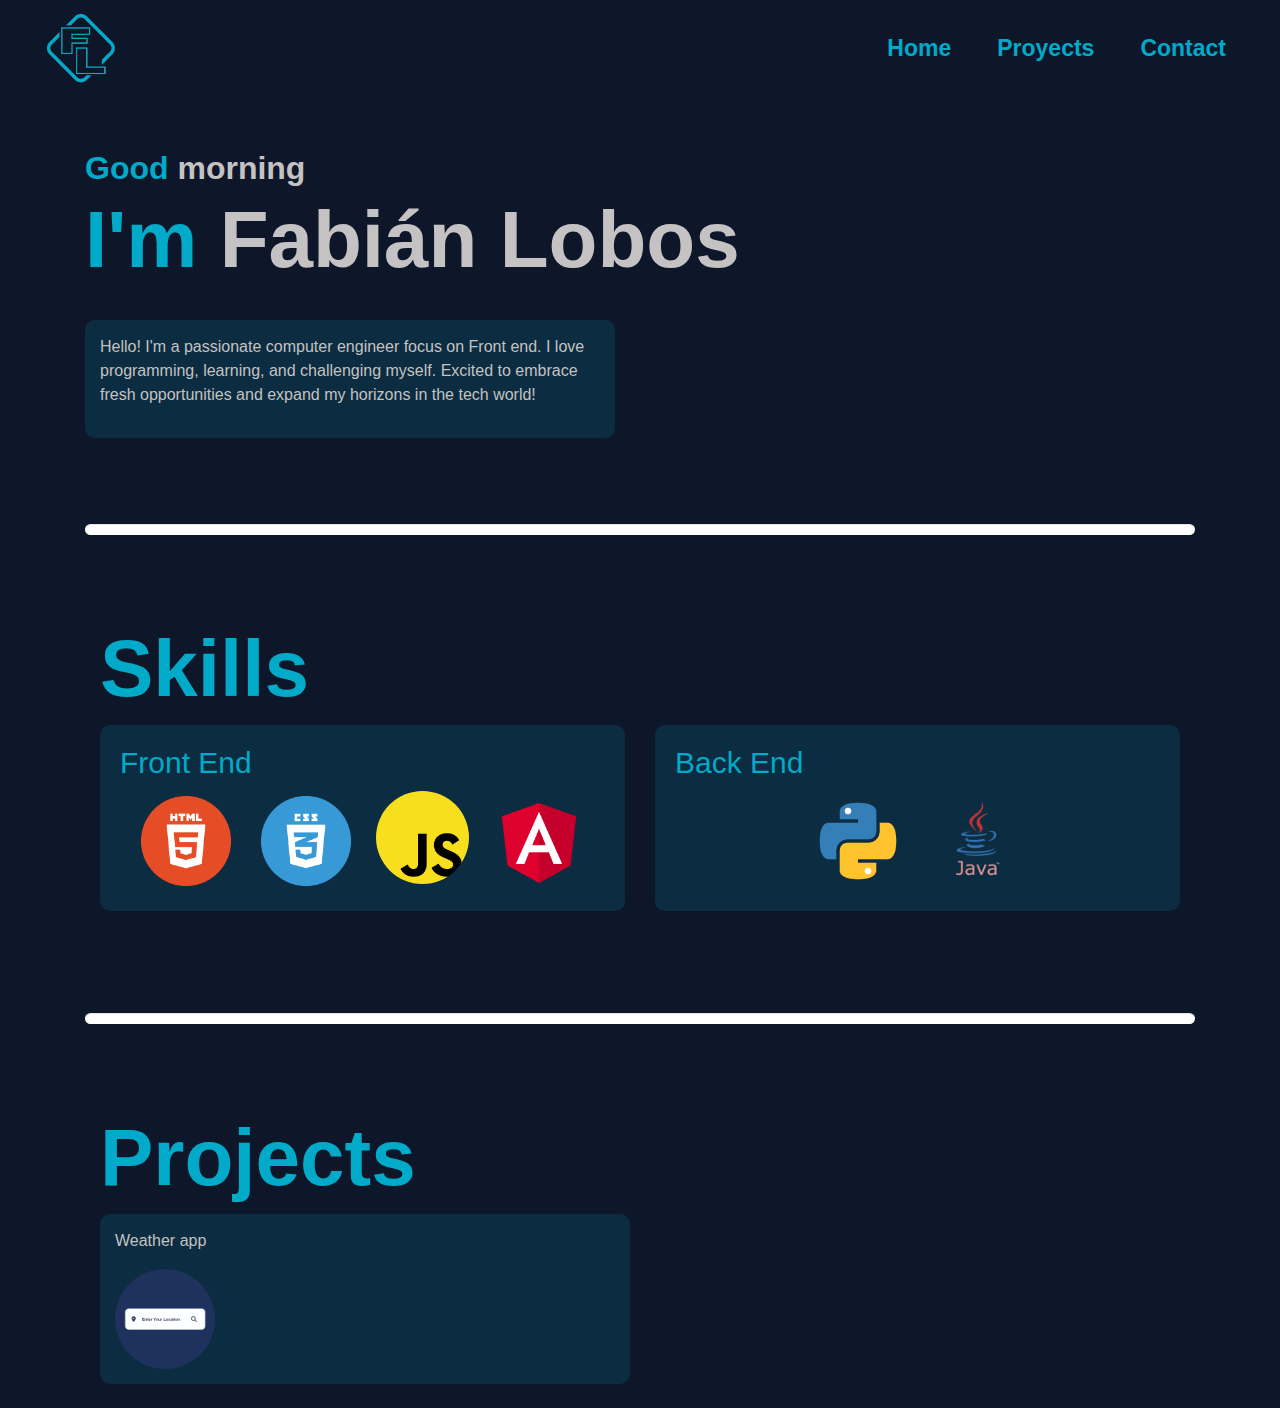
==== index.html @ 31e69d40 "Portafolio V0.1" ====
<!DOCTYPE html>
<html lang="en">
<head>
    <meta charset="UTF-8">
    <meta name="viewport" content="width=device-width, initial-scale=1.0">
    <title>Fabian Lobos</title>
    <link rel="stylesheet" type="text/css" href="css/style.css" >
    <link rel="icon" href="img/logo.png">
    <link rel="stylesheet" href="https://cdn.jsdelivr.net/npm/bootstrap@4.6.2/dist/css/bootstrap.min.css">
    <script src="https://cdn.jsdelivr.net/npm/jquery@3.6.4/dist/jquery.slim.min.js"></script>
    <script src="https://cdn.jsdelivr.net/npm/popper.js@1.16.1/dist/umd/popper.min.js"></script>
    <script src="https://cdn.jsdelivr.net/npm/bootstrap@4.6.2/dist/js/bootstrap.bundle.min.js"></script>
    <script src="js/scripts.js"></script>
    
</head>
<body>
    <nav class="navbar navbar-expand-sm navbar-light container-fluid">
        <button class="navbar-toggler" type="button" data-toggle="collapse" data-target="#opciones">
        <span class="navbar-toggler-icon"></span>
        </button>
        
        <!-- logo -->
        <a class="navbar-brand" href="#">
            <img class="logo" src="img/logo.png" alt="">
        </a>
        <!-- enlaces -->
        <div class="collapse navbar-collapse justify-content-end" id="opciones">   
            <ul class="navbar-nav">
                <li class="nav-item">
                <a style="color:#01AAC8;" class="nav-link" href="#">Home</a>
                </li>
                <li class="nav-item">
                <a style="color:#01AAC8;" class="nav-link" href="#linkproyectos">Proyects</a>
                </li>  
                <li class="nav-item">
                    <a style="color:#01AAC8;" class="nav-link" href="#">Contact</a>
                </li>
            </ul>
            
        </div>
    </nav>
    <br><br>
    <div class="container">

        <div class="saludo">
            <span id="saludo"></span> <span id="saludo2"></span>
        </div>

        <div>
            <h1 class="style-texth1">
                <span class="primeras-letras">I'm</span>
                <span class="segundas-letras">Fabián Lobos</span>
            </h1>
        </div>
        <br>
        <div class="box-style">
            <p class="p-style">Hello! I'm a passionate computer engineer focus on Front end. I love programming, learning, and challenging myself. Excited to embrace fresh opportunities and expand my horizons in the tech world!</p>
        </div>
        <div class="box-separation">
            <hr class="new">
        </div>

        <div class="container">
            <h2 class="style-texth2">Skills</h2>
            <div class="row grid-separation">
                <div class="col-md-6 mb-3">
                    <div class="box-style-grid">
                        <h2 class="h2-style">Front End</h2>
                        <div class="xd">
                            <img class="img-style img-fluid" src="img/html.png" alt="">
                            <img class="img-style img-fluid" src="img/css.png" alt="">
                            <img class="img-style img-fluid" style="height: 93px;" src="img/js.png" alt="">
                            <img class="img-style img-fluid" src="img/angular.png" alt="">
                        </div>
                    </div>
                </div>
                <div class="col-md-6 mb-3">
                    <div class="box-style-grid">
                        <h2 class="h2-style">Back End</h2>
                        <div class="xd">
                            <img class="img-style img-fluid" src="img/py.png" alt="">
                            <img class="img-style img-fluid" src="img/java.png" alt="">
                        </div>
                    </div>
                </div>
            </div>

        </div>
        
        <div class="box-separation">
            <hr class="new">
        </div>
        <div class="container">
            <h2 class="style-texth2">Projects</h2>
            <div class="box-style">
                <div>
                    <p class="p-style">Weather app</p>
                    <a href="projects/wheater/weather.html"><img class="img-style" src="img/weather.png" href="/projects/wheater/weather.html"></a>
                </div>
                
            </div>
        </div>
        
        <br>
    </div>

    

    <div class="hover-effect"></div>
    <script>
        document.getElementById("saludo").innerHTML = obtenerSaludo();
        document.getElementById("saludo2").innerHTML = obtenerSaludo2();
    </script>
</body>
</html>
---- css/style.css ----
body{
    font-family: "MiFuente", sans-serif;
    background-color: rgb(14, 22, 41) !important;
}
 
  
@font-face {
    font-family: "MiFuente",;
    src: url("font/SpaceFrotesk.ttf")
  }
.logo{
    height: 70px;
    width: 70px;
    margin-left: 30px;
}

.saludo{
    font-weight: bold;
    font-size: 2em;
    /*Posicion*/
    text-align: start;
}
#saludo{
    color: #01AAC8;
}
#saludo2{
    color: rgb(196, 194, 194);
}
    
.navbar .nav-link {
    margin-right: 30px; /* Puedes ajustar el valor para obtener el espaciado deseado */
    font-size: 23px;
    font-weight: bold;
}
.primeras-letras{
    color: #01AAC8
}
.segundas-letras{
    color: rgb(196, 194, 194);
}
.style-texth1{
    font-size: 80px;
    font-weight: bold;
}
.style-texth2{
    font-size: 80px;
    font-weight: bold;
    color: #01AAC8;
}
.box-separation{
    padding-top: 70px;
    padding-bottom: 70px;
}
.box-style{
    background-color: #01aac827;
    display: inline-block;
    border-radius: 10px;
    padding: 15px;

}
.grid-separation {
    display: flex;
    justify-content: space-between;
    max-width: 1200px; /* Ajusta este valor según tus preferencias */
    margin: 0 auto; /* Centra el contenido horizontalmente */
  }
  .box-style-grid {
    background-color: #01aac827;
    border-radius: 10px;
    padding: 20px;
  }
  .h2-style {
    font-size: 30px;
    margin-bottom: 10px;
    color: #01AAC8;
  }

.p-style{
    color: rgb(196, 194, 194);
    text-align: left;
    width: 500px;
}
.p-style-2{
    color: rgb(196, 194, 194);
    text-align: center;
}
hr.new{
    background-color: white !important;
    height:10px;
    border-radius: 10px;
}
.h2-style {
    font-size: 30px;
    margin-bottom: 10px;
    color: #01AAC8;
}

.img-style {
    max-width: 150px;
    max-height: 100px;
    width: auto; /* Asegura que las imágenes no se estiren y mantengan su proporción */
    height: auto; /* Asegura que las imágenes no se estiren y mantengan su proporción */
    border-radius: 100px;
}
.box-style-grid {
    background-color: #01aac827;
    border-radius: 10px;
    padding: 20px;
    height: 100%;
    display: flex;
    flex-direction: column;
    justify-content: center;
    overflow: hidden; /* Evita que las imágenes sobresalgan del contenedor */
}

.xd {
    display: flex;
    justify-content: center;
    gap: 20px;
    flex-wrap: wrap; /* Permite que las imágenes se envuelvan en filas en pantallas pequeñas */
}
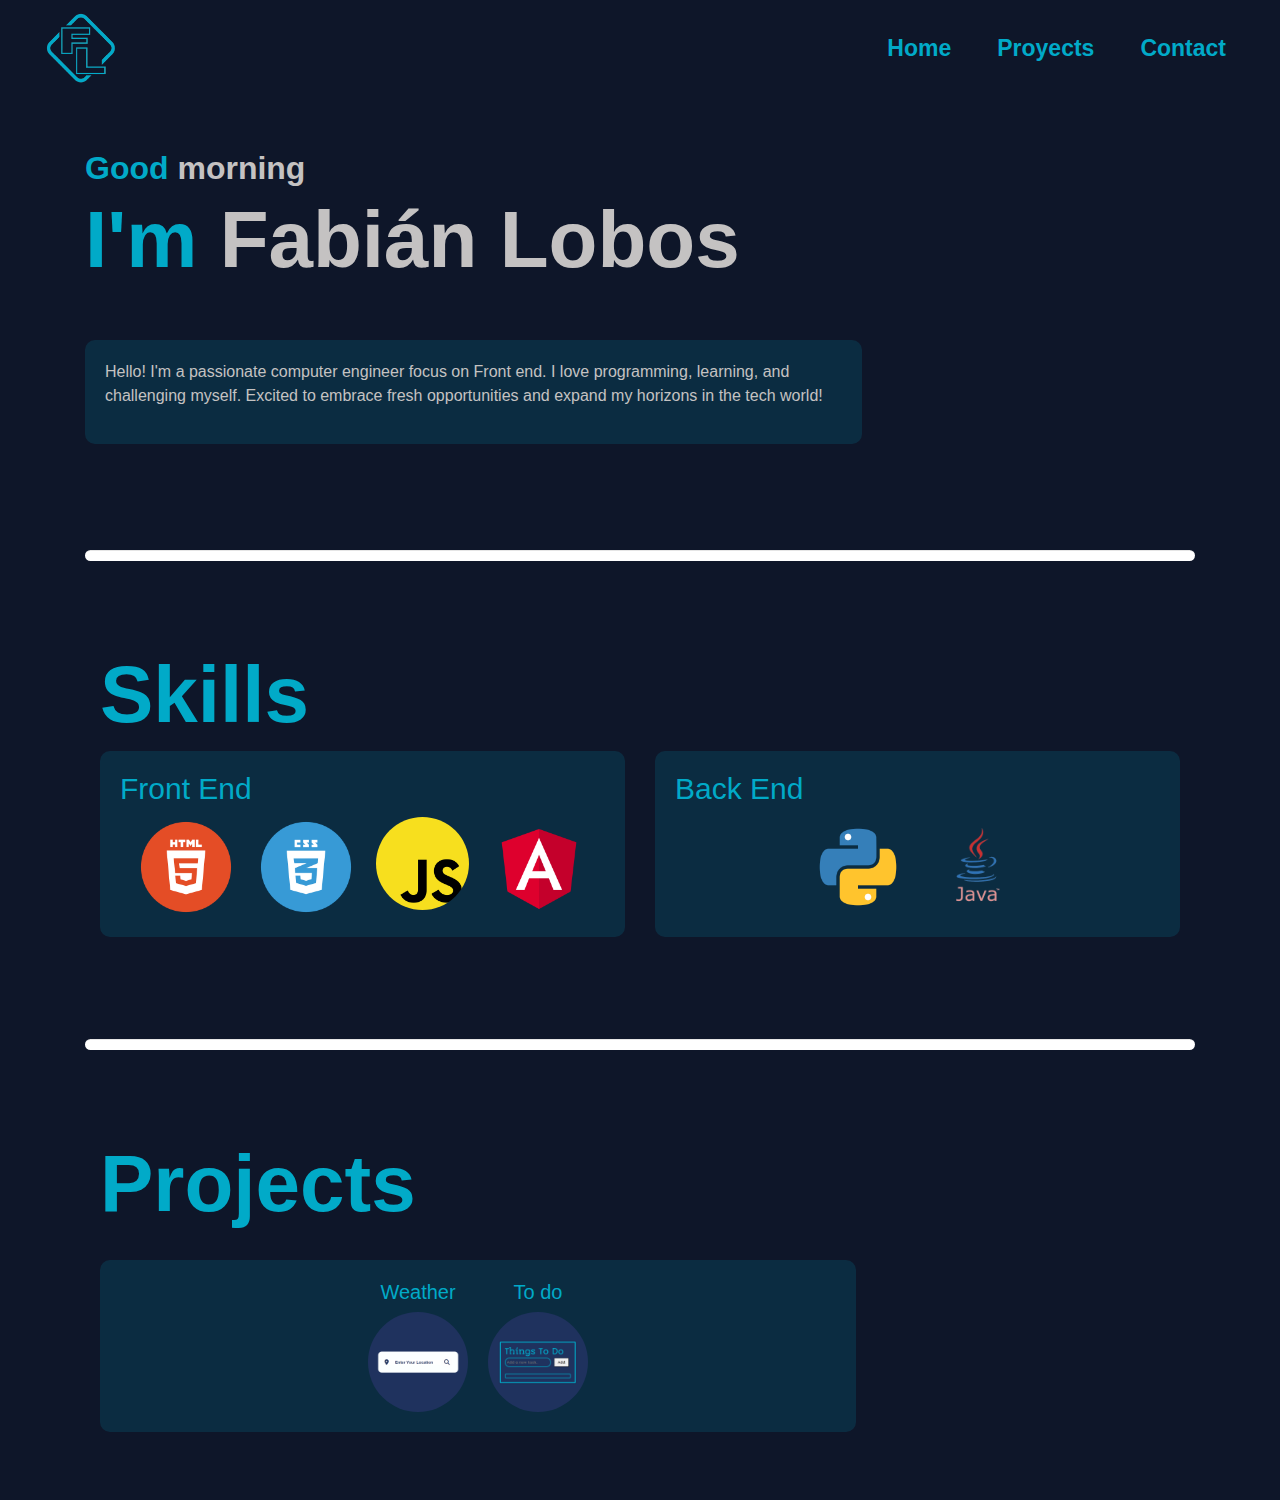
==== commit 8da4d760: "Portafolio 0.3V" ====
--- a/index.html
+++ b/index.html
@@ -6,6 +6,7 @@
     <title>Fabian Lobos</title>
     <link rel="stylesheet" type="text/css" href="css/style.css" >
     <link rel="icon" href="img/logo.png">
+    <meta name="viewport" content="width=device-width, initial-scale=1, maximum-scale=1, user-scalable=no">
     <link rel="stylesheet" href="https://cdn.jsdelivr.net/npm/bootstrap@4.6.2/dist/css/bootstrap.min.css">
     <script src="https://cdn.jsdelivr.net/npm/jquery@3.6.4/dist/jquery.slim.min.js"></script>
     <script src="https://cdn.jsdelivr.net/npm/popper.js@1.16.1/dist/umd/popper.min.js"></script>
@@ -36,8 +37,8 @@
                     <a style="color:#01AAC8;" class="nav-link" href="#">Contact</a>
                 </li>
             </ul>
-            
         </div>
+        
     </nav>
     <br><br>
     <div class="container">
@@ -90,16 +91,26 @@
         <div class="box-separation">
             <hr class="new">
         </div>
+        
         <div class="container">
-            <h2 class="style-texth2">Projects</h2>
-            <div class="box-style">
-                <div>
-                    <p class="p-style">Weather app</p>
-                    <a href="projects/wheater/weather.html"><img class="img-style" src="img/weather.png" href="/projects/wheater/weather.html"></a>
+            <h2 class="style-texth2" id="linkproyectos">Projects</h2>
+            <div class="row grid-separation">
+                <div class="col-md-12 mb-4 sm-12">
+                    <div class="box-style d-flex align-items-center xd">
+                        <div class="project-style">
+                            <h5>Weather</h5>
+                            <a href="projects/weather/weather.html"><img class="img-style" src="img/weather.png" alt="Weather App"></a>
+                        </div>
+                        <div class="project-style">
+                            <h5>To do</h5>
+                            <a href="projects/to-do/to-do.html"><img class="img-style" src="img/to-do.png" alt="To Do App"></a>
+                        </div>
+                    </div>
                 </div>
-                
             </div>
         </div>
+        
+        
         
         <br>
     </div>
--- a/css/style.css
+++ b/css/style.css
@@ -17,7 +17,6 @@
 .saludo{
     font-weight: bold;
     font-size: 2em;
-    /*Posicion*/
     text-align: start;
 }
 #saludo{
@@ -28,7 +27,7 @@
 }
     
 .navbar .nav-link {
-    margin-right: 30px; /* Puedes ajustar el valor para obtener el espaciado deseado */
+    margin-right: 30px;
     font-size: 23px;
     font-weight: bold;
 }
@@ -53,16 +52,18 @@
 }
 .box-style{
     background-color: #01aac827;
-    display: inline-block;
     border-radius: 10px;
-    padding: 15px;
-
+    padding: 20px;
+    margin: 20px 0;
+    overflow: hidden;
+    word-wrap: break-word;
+    width: 70%;
 }
 .grid-separation {
     display: flex;
     justify-content: space-between;
-    max-width: 1200px; /* Ajusta este valor según tus preferencias */
-    margin: 0 auto; /* Centra el contenido horizontalmente */
+    max-width: 1200px;
+    margin: 0 auto;
   }
   .box-style-grid {
     background-color: #01aac827;
@@ -78,7 +79,6 @@
 .p-style{
     color: rgb(196, 194, 194);
     text-align: left;
-    width: 500px;
 }
 .p-style-2{
     color: rgb(196, 194, 194);
@@ -98,8 +98,8 @@
 .img-style {
     max-width: 150px;
     max-height: 100px;
-    width: auto; /* Asegura que las imágenes no se estiren y mantengan su proporción */
-    height: auto; /* Asegura que las imágenes no se estiren y mantengan su proporción */
+    width: auto;
+    height: auto;
     border-radius: 100px;
 }
 .box-style-grid {
@@ -110,12 +110,16 @@
     display: flex;
     flex-direction: column;
     justify-content: center;
-    overflow: hidden; /* Evita que las imágenes sobresalgan del contenedor */
+    overflow: hidden;
 }
 
 .xd {
     display: flex;
     justify-content: center;
     gap: 20px;
-    flex-wrap: wrap; /* Permite que las imágenes se envuelvan en filas en pantallas pequeñas */
+    flex-wrap: wrap; 
 }
+.project-style{
+    text-align: center;
+    color: #01AAC8;
+}
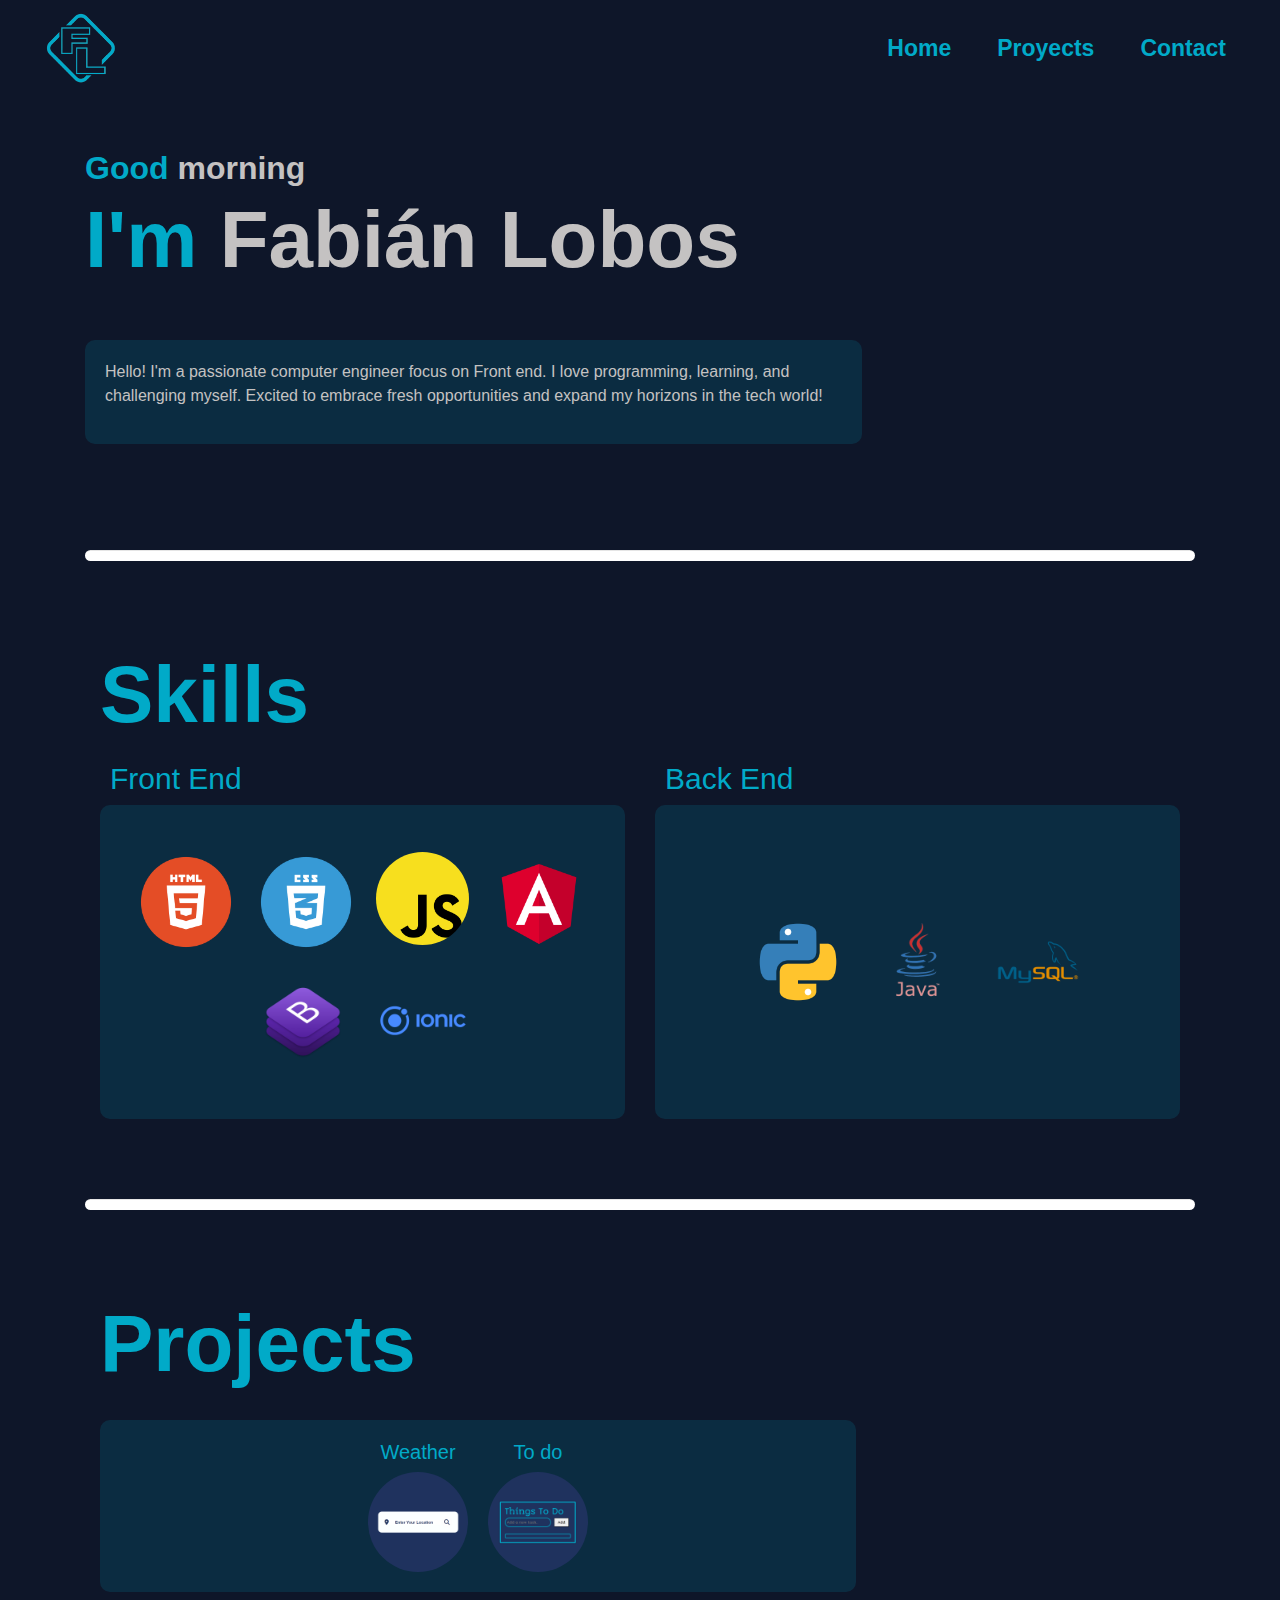
==== commit 7a1c7047: "Portafolio V0.4" ====
--- a/index.html
+++ b/index.html
@@ -64,23 +64,26 @@
         <div class="container">
             <h2 class="style-texth2">Skills</h2>
             <div class="row grid-separation">
-                <div class="col-md-6 mb-3">
+                <div class="col-md-6 mb-5">
+                    <h3 class="h3-style">Front End</h3>
                     <div class="box-style-grid">
-                        <h2 class="h2-style">Front End</h2>
                         <div class="xd">
                             <img class="img-style img-fluid" src="img/html.png" alt="">
                             <img class="img-style img-fluid" src="img/css.png" alt="">
                             <img class="img-style img-fluid" style="height: 93px;" src="img/js.png" alt="">
                             <img class="img-style img-fluid" src="img/angular.png" alt="">
+                            <img class="img-style img-fluid" src="img/bootstrap.png" alt="">
+                            <img class="img-style img-fluid" src="img/ionic.png" alt="">
                         </div>
                     </div>
                 </div>
-                <div class="col-md-6 mb-3">
+                <div class="col-md-6 mb-5">
+                    <h3 class="h3-style">Back End</h3>
                     <div class="box-style-grid">
-                        <h2 class="h2-style">Back End</h2>
                         <div class="xd">
                             <img class="img-style img-fluid" src="img/py.png" alt="">
                             <img class="img-style img-fluid" src="img/java.png" alt="">
+                            <img class="img-style img-fluid" src="img/MySQL.png" alt="">
                         </div>
                     </div>
                 </div>
--- a/css/style.css
+++ b/css/style.css
@@ -65,16 +65,17 @@
     max-width: 1200px;
     margin: 0 auto;
   }
-  .box-style-grid {
+.box-style-grid {
     background-color: #01aac827;
     border-radius: 10px;
     padding: 20px;
   }
-  .h2-style {
+.h3-style {
     font-size: 30px;
-    margin-bottom: 10px;
     color: #01AAC8;
-  }
+    margin-left: 10px;
+    margin-top: 10px;
+}
 
 .p-style{
     color: rgb(196, 194, 194);
@@ -88,11 +89,6 @@
     background-color: white !important;
     height:10px;
     border-radius: 10px;
-}
-.h2-style {
-    font-size: 30px;
-    margin-bottom: 10px;
-    color: #01AAC8;
 }
 
 .img-style {
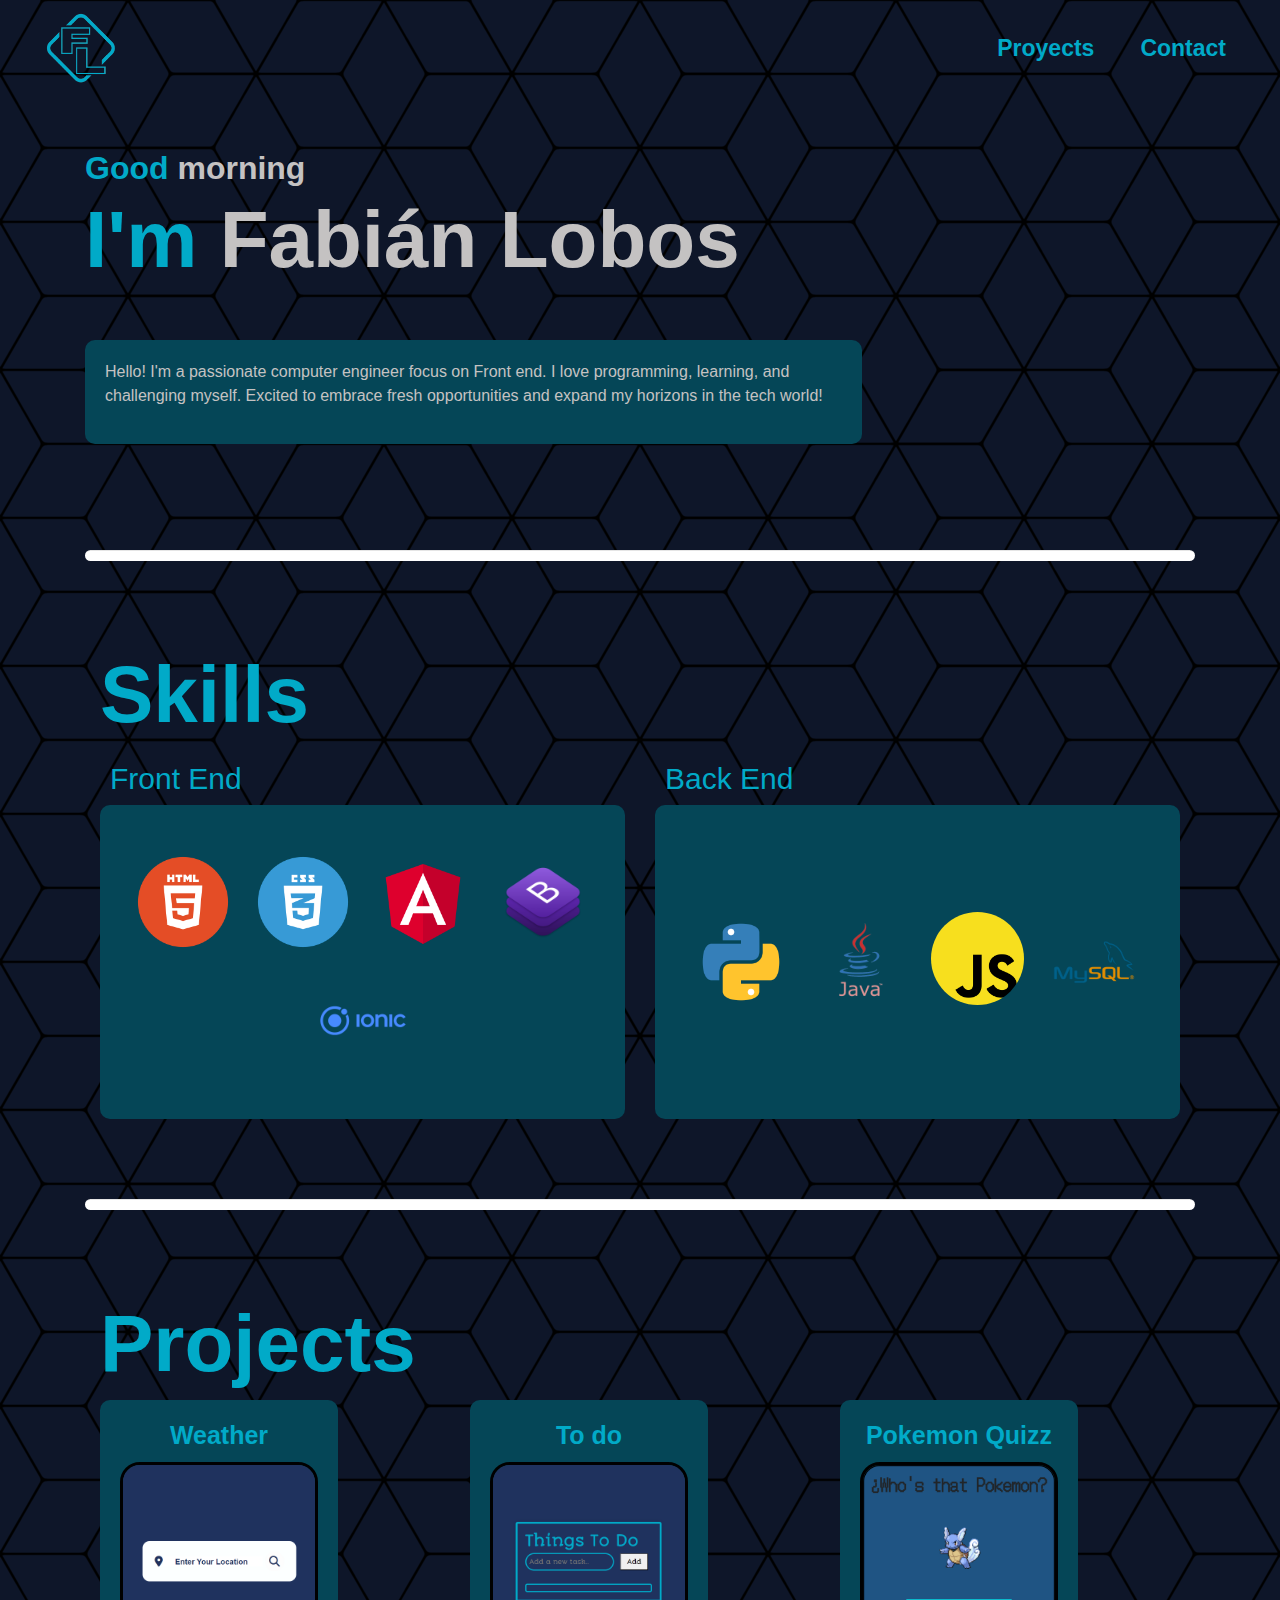
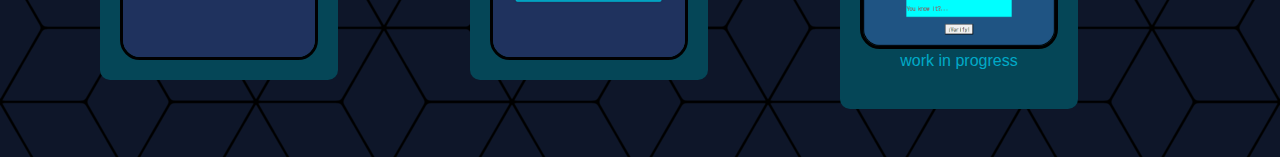
==== commit fdf78c87: "Portafolio v0.5" ====
--- a/index.html
+++ b/index.html
@@ -28,9 +28,6 @@
         <div class="collapse navbar-collapse justify-content-end" id="opciones">   
             <ul class="navbar-nav">
                 <li class="nav-item">
-                <a style="color:#01AAC8;" class="nav-link" href="#">Home</a>
-                </li>
-                <li class="nav-item">
                 <a style="color:#01AAC8;" class="nav-link" href="#linkproyectos">Proyects</a>
                 </li>  
                 <li class="nav-item">
@@ -54,7 +51,7 @@
             </h1>
         </div>
         <br>
-        <div class="box-style">
+        <div class="box-intro-style">
             <p class="p-style">Hello! I'm a passionate computer engineer focus on Front end. I love programming, learning, and challenging myself. Excited to embrace fresh opportunities and expand my horizons in the tech world!</p>
         </div>
         <div class="box-separation">
@@ -70,7 +67,6 @@
                         <div class="xd">
                             <img class="img-style img-fluid" src="img/html.png" alt="">
                             <img class="img-style img-fluid" src="img/css.png" alt="">
-                            <img class="img-style img-fluid" style="height: 93px;" src="img/js.png" alt="">
                             <img class="img-style img-fluid" src="img/angular.png" alt="">
                             <img class="img-style img-fluid" src="img/bootstrap.png" alt="">
                             <img class="img-style img-fluid" src="img/ionic.png" alt="">
@@ -83,6 +79,7 @@
                         <div class="xd">
                             <img class="img-style img-fluid" src="img/py.png" alt="">
                             <img class="img-style img-fluid" src="img/java.png" alt="">
+                            <img class="img-style img-fluid" style="height: 93px;" src="img/js.png" alt="">
                             <img class="img-style img-fluid" src="img/MySQL.png" alt="">
                         </div>
                     </div>
@@ -97,21 +94,41 @@
         
         <div class="container">
             <h2 class="style-texth2" id="linkproyectos">Projects</h2>
-            <div class="row grid-separation">
-                <div class="col-md-12 mb-4 sm-12">
-                    <div class="box-style d-flex align-items-center xd">
+            <div class="row grid-separation justify-content-around">
+                <div class="col-md-4 mb-4 sm-12">
+                    <div class="box-style d-flex xd">
                         <div class="project-style">
-                            <h5>Weather</h5>
-                            <a href="projects/weather/weather.html"><img class="img-style" src="img/weather.png" alt="Weather App"></a>
+                            <div class="card">
+                                <h5 class="card-title">Weather</h5>
+                                <a href="projects/weather/weather.html"><img class="card-img-top" src="img/weather.png" alt="Weather App"></a>
+                            </div>
                         </div>
+                    </div>
+                </div>
+                <div class="col-md-4 mb-4 sm-12">
+                    <div class="box-style d-flex xd">
                         <div class="project-style">
-                            <h5>To do</h5>
-                            <a href="projects/to-do/to-do.html"><img class="img-style" src="img/to-do.png" alt="To Do App"></a>
+                            <div class="card">
+                                <h5 class="card-title">To do</h5>
+                                <a href="projects/to-do/to-do.html"><img class="card-img-top" src="img/to-do.png" alt="To Do App"></a>
+                            </div>
+                        </div>
+                    </div>
+                </div>
+                <div class="col-md-4 mb-4 sm-12">
+                    <div class="box-style d-flex xd">
+                        <div class="project-style">
+                            <div class="card">
+                                <h5 class="card-title">Pokemon Quizz</h5>
+                                <a href="projects/pokemon/pokemon.html"><img class="card-img-top" src="img/pokemon.png" alt="Who's that Pokemon"></a>
+                                <p>work in progress</p>
+                            </div>
                         </div>
                     </div>
                 </div>
             </div>
         </div>
+        
         
         
         
--- a/css/style.css
+++ b/css/style.css
@@ -1,13 +1,7 @@
 body{
-    font-family: "MiFuente", sans-serif;
     background-color: rgb(14, 22, 41) !important;
+    background-image: url("../img/background.png"); 
 }
- 
-  
-@font-face {
-    font-family: "MiFuente",;
-    src: url("font/SpaceFrotesk.ttf")
-  }
 .logo{
     height: 70px;
     width: 70px;
@@ -50,8 +44,8 @@
     padding-top: 70px;
     padding-bottom: 70px;
 }
-.box-style{
-    background-color: #01aac827;
+.box-intro-style{
+    background-color: #054657;
     border-radius: 10px;
     padding: 20px;
     margin: 20px 0;
@@ -59,18 +53,21 @@
     word-wrap: break-word;
     width: 70%;
 }
+.box-style{
+    background-color: #054657;
+    border-radius: 10px;
+    padding: 20px;
+    width: 70%;
+    display: flex;
+    justify-content: space-around;
+}
 .grid-separation {
     display: flex;
-    justify-content: space-between;
+    justify-content: space-around;
     max-width: 1200px;
     margin: 0 auto;
   }
-.box-style-grid {
-    background-color: #01aac827;
-    border-radius: 10px;
-    padding: 20px;
-  }
-.h3-style {
+.h3-style{
     font-size: 30px;
     color: #01AAC8;
     margin-left: 10px;
@@ -99,7 +96,7 @@
     border-radius: 100px;
 }
 .box-style-grid {
-    background-color: #01aac827;
+    background-color: #054657;
     border-radius: 10px;
     padding: 20px;
     height: 100%;
@@ -118,4 +115,21 @@
 .project-style{
     text-align: center;
     color: #01AAC8;
+    display: flex;
+    justify-content: space-around;
+    
 }
+.card{
+    background-color:transparent !important;
+    border: 0px solid !important;
+    
+}
+.card img{
+    border-radius: 20px;
+    border: 3px solid black;
+}
+.card-title{
+    font-weight: bold;
+    font-size: 25px;
+    text-align: center;
+}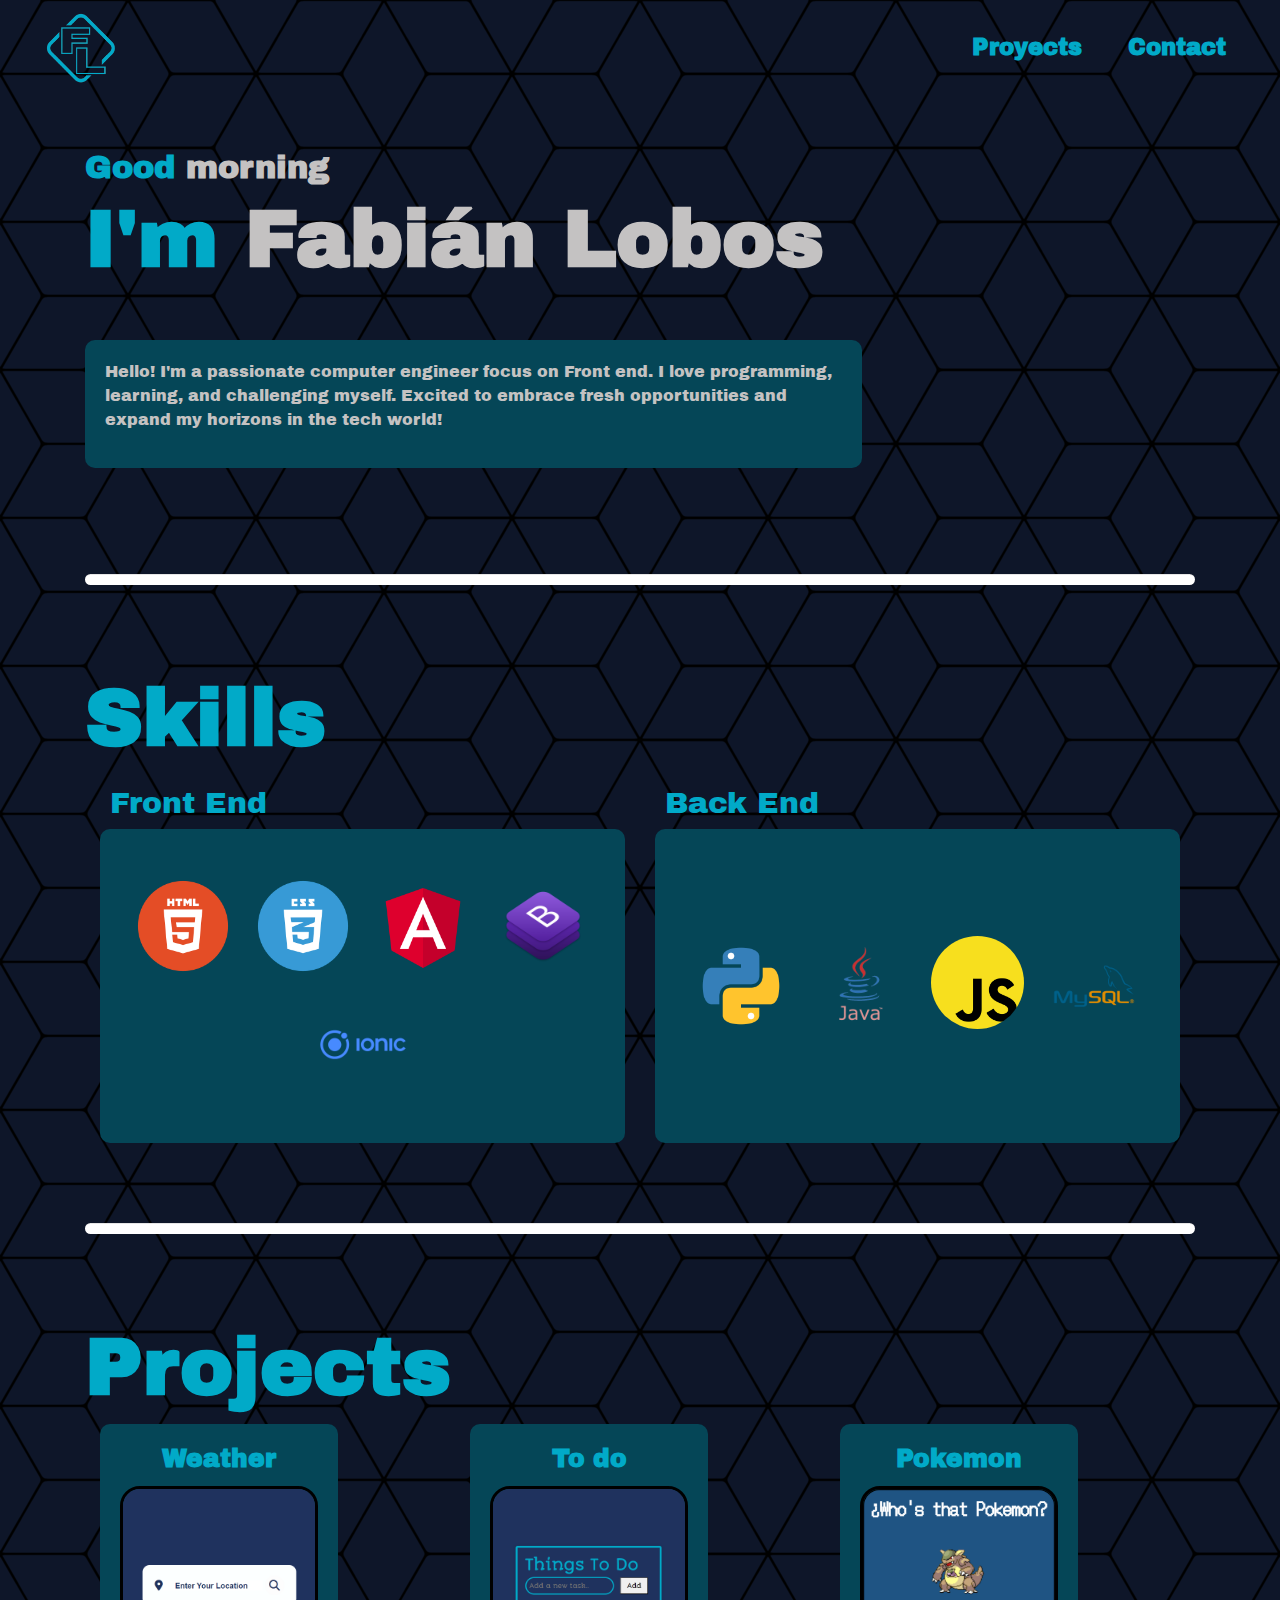
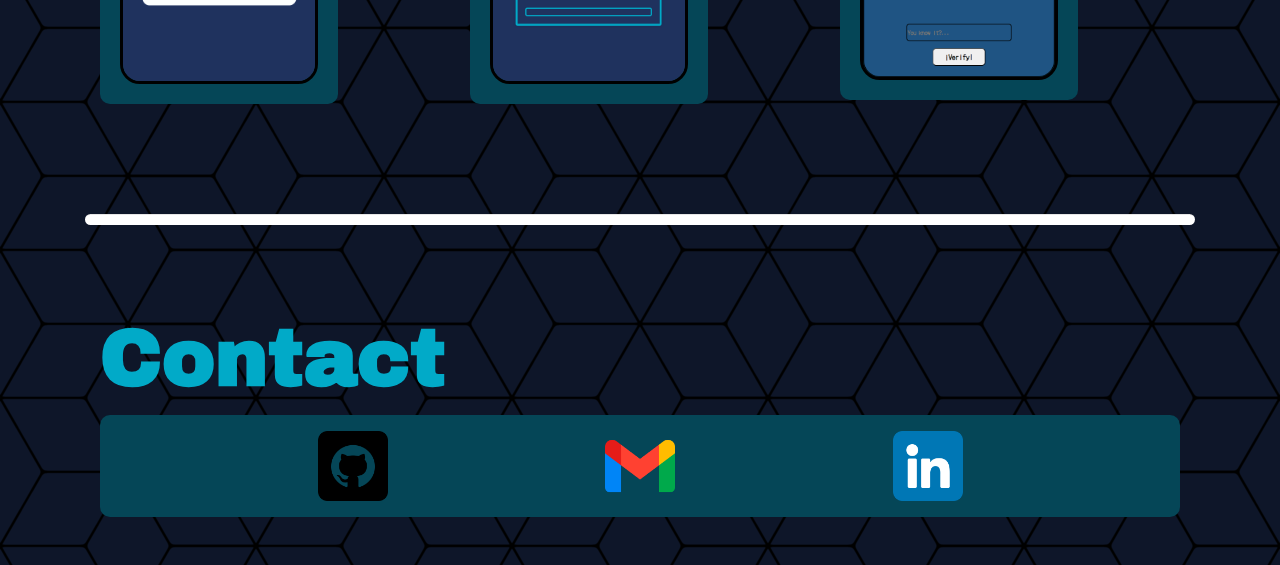
==== commit 3223a0c3: "Portafolio V0.7" ====
--- a/index.html
+++ b/index.html
@@ -11,6 +11,9 @@
     <script src="https://cdn.jsdelivr.net/npm/jquery@3.6.4/dist/jquery.slim.min.js"></script>
     <script src="https://cdn.jsdelivr.net/npm/popper.js@1.16.1/dist/umd/popper.min.js"></script>
     <script src="https://cdn.jsdelivr.net/npm/bootstrap@4.6.2/dist/js/bootstrap.bundle.min.js"></script>
+    <link rel="preconnect" href="https://fonts.googleapis.com">
+    <link rel="preconnect" href="https://fonts.gstatic.com" crossorigin>
+    <link href="https://fonts.googleapis.com/css2?family=Archivo+Black&display=swap" rel="stylesheet">
     <script src="js/scripts.js"></script>
     
 </head>
@@ -31,12 +34,12 @@
                 <a style="color:#01AAC8;" class="nav-link" href="#linkproyectos">Proyects</a>
                 </li>  
                 <li class="nav-item">
-                    <a style="color:#01AAC8;" class="nav-link" href="#">Contact</a>
+                    <a style="color:#01AAC8;" class="nav-link" href="#linkcontact">Contact</a>
                 </li>
             </ul>
         </div>
-        
     </nav>
+
     <br><br>
     <div class="container">
 
@@ -57,9 +60,9 @@
         <div class="box-separation">
             <hr class="new">
         </div>
-
+        
+        <h2 class="style-texth2">Skills</h2>
         <div class="container">
-            <h2 class="style-texth2">Skills</h2>
             <div class="row grid-separation">
                 <div class="col-md-6 mb-5">
                     <h3 class="h3-style">Front End</h3>
@@ -91,9 +94,8 @@
         <div class="box-separation">
             <hr class="new">
         </div>
-        
+        <h2 class="style-texth2" id="linkproyects">Projects</h2>    
         <div class="container">
-            <h2 class="style-texth2" id="linkproyectos">Projects</h2>
             <div class="row grid-separation justify-content-around">
                 <div class="col-md-4 mb-4 sm-12">
                     <div class="box-style d-flex xd">
@@ -119,9 +121,8 @@
                     <div class="box-style d-flex xd">
                         <div class="project-style">
                             <div class="card">
-                                <h5 class="card-title">Pokemon Quizz</h5>
+                                <h5 class="card-title">Pokemon</h5>
                                 <a href="projects/pokemon/pokemon.html"><img class="card-img-top" src="img/pokemon.png" alt="Who's that Pokemon"></a>
-                                <p>work in progress</p>
                             </div>
                         </div>
                     </div>
@@ -129,10 +130,23 @@
             </div>
         </div>
         
-        
-        
-        
-        <br>
+        <div class="box-separation">
+            <hr class="new">
+        </div>
+
+
+        <div class="container">
+            <h2 class="style-texth2" id="linkcontact">Contact</h2>
+            <div class="box-style-contact">
+                <ul class="contact-list nav">
+                    <li class="mb-3 mt-3"><a href="https://github.com/FaisanL" target="_blank"><img src="/img/github.png" alt=""></a></li>
+                    <li class="mb-3 mt-3"><a href="https://mail.google.com/mail/?view=cm&fs=1&to=fabian.m.lobospalma@gmail.com" target="_blank"><img src="/img/gmail.png" alt=""></a></li>
+                    <li class="mb-3 mt-3"><a href="https://www.linkedin.com/in/fabian-lobosp/" target="_blank"><img src="/img/linkedin.png" alt=""></a></li>
+                </ul>
+            </div>
+            
+        </div>
+        <br><br>
     </div>
 
     
--- a/css/style.css
+++ b/css/style.css
@@ -1,6 +1,7 @@
 body{
     background-color: rgb(14, 22, 41) !important;
     background-image: url("../img/background.png"); 
+    font-family: 'Archivo Black', sans-serif !important;
 }
 .logo{
     height: 70px;
@@ -103,7 +104,7 @@
     display: flex;
     flex-direction: column;
     justify-content: center;
-    overflow: hidden;
+    overflow:auto;
 }
 
 .xd {
@@ -132,4 +133,16 @@
     font-weight: bold;
     font-size: 25px;
     text-align: center;
+}
+.box-style-contact{
+    background-color: #054657;
+    border-radius: 10px;
+}
+.contact-list{
+    display: flex;
+    justify-content: space-evenly;
+}
+.contact-list img{
+    width: 70px;
+    height: 70px;
 }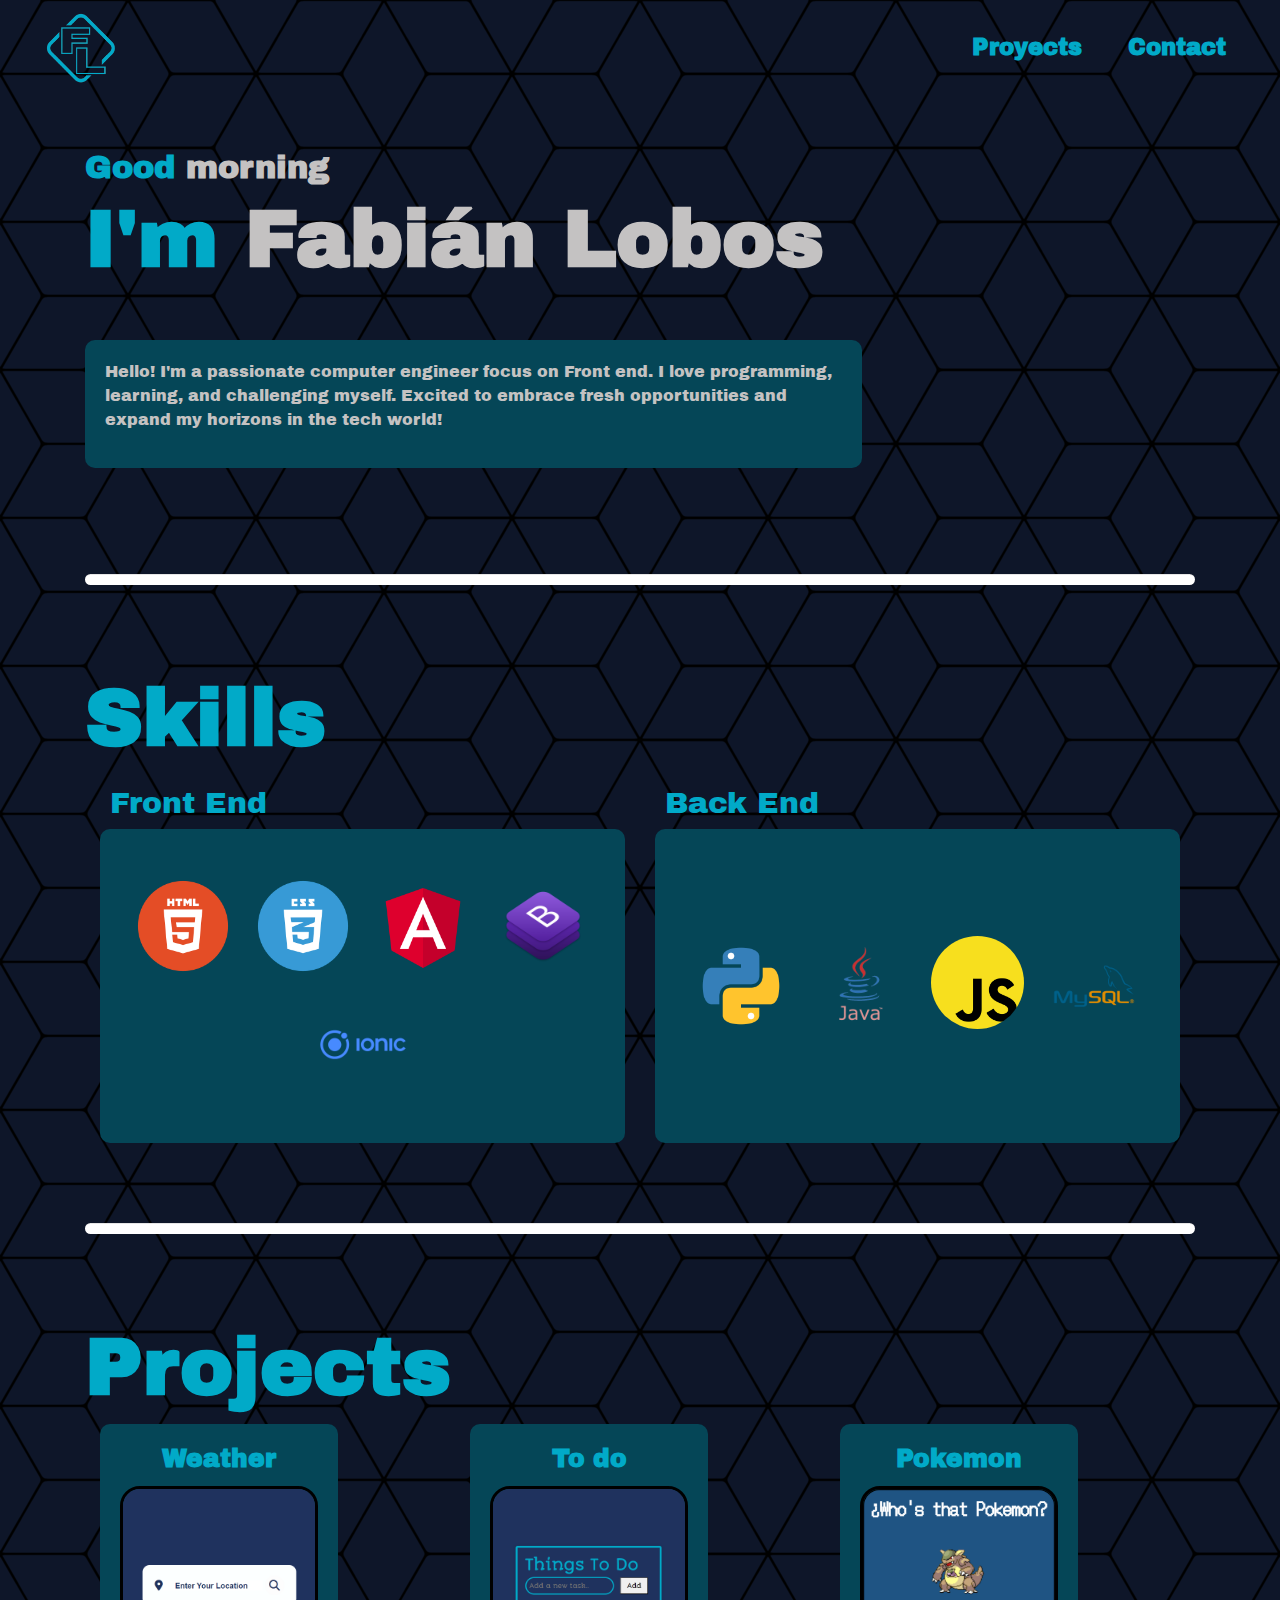
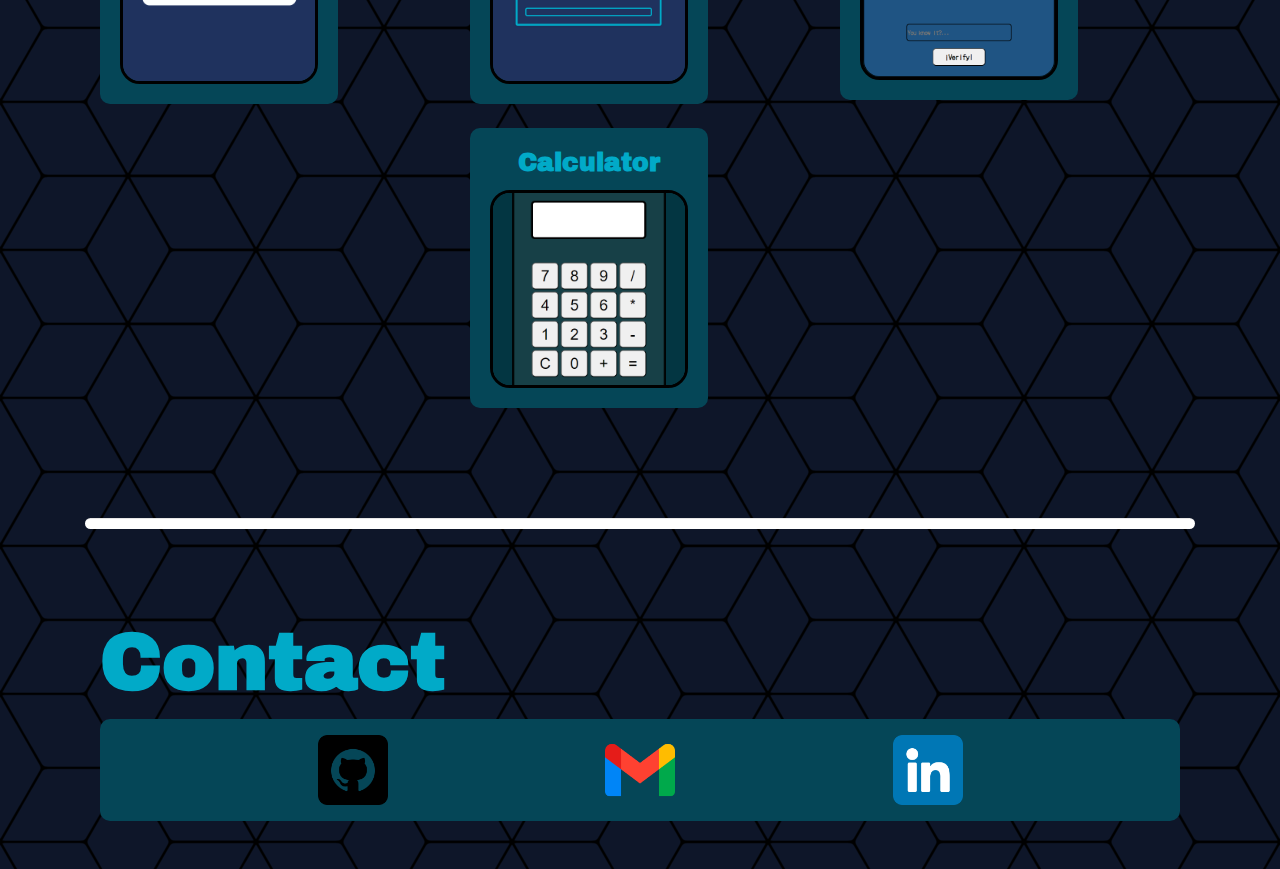
==== commit 1e5d619a: "Portafolio V0.7" ====
--- a/index.html
+++ b/index.html
@@ -127,6 +127,16 @@
                         </div>
                     </div>
                 </div>
+                <div class="col-md-4 mb-4 sm-12">
+                    <div class="box-style d-flex xd">
+                        <div class="project-style">
+                            <div class="card">
+                                <h5 class="card-title">Calculator</h5>
+                                <a href="projects/calculator/calculator.html"><img class="card-img-top" src="img/calculator.png" alt="Calculator"></a>
+                            </div>
+                        </div>
+                    </div>
+                </div>
             </div>
         </div>
         
--- a/css/style.css
+++ b/css/style.css
@@ -104,7 +104,7 @@
     display: flex;
     flex-direction: column;
     justify-content: center;
-    overflow:auto;
+
 }
 
 .xd {
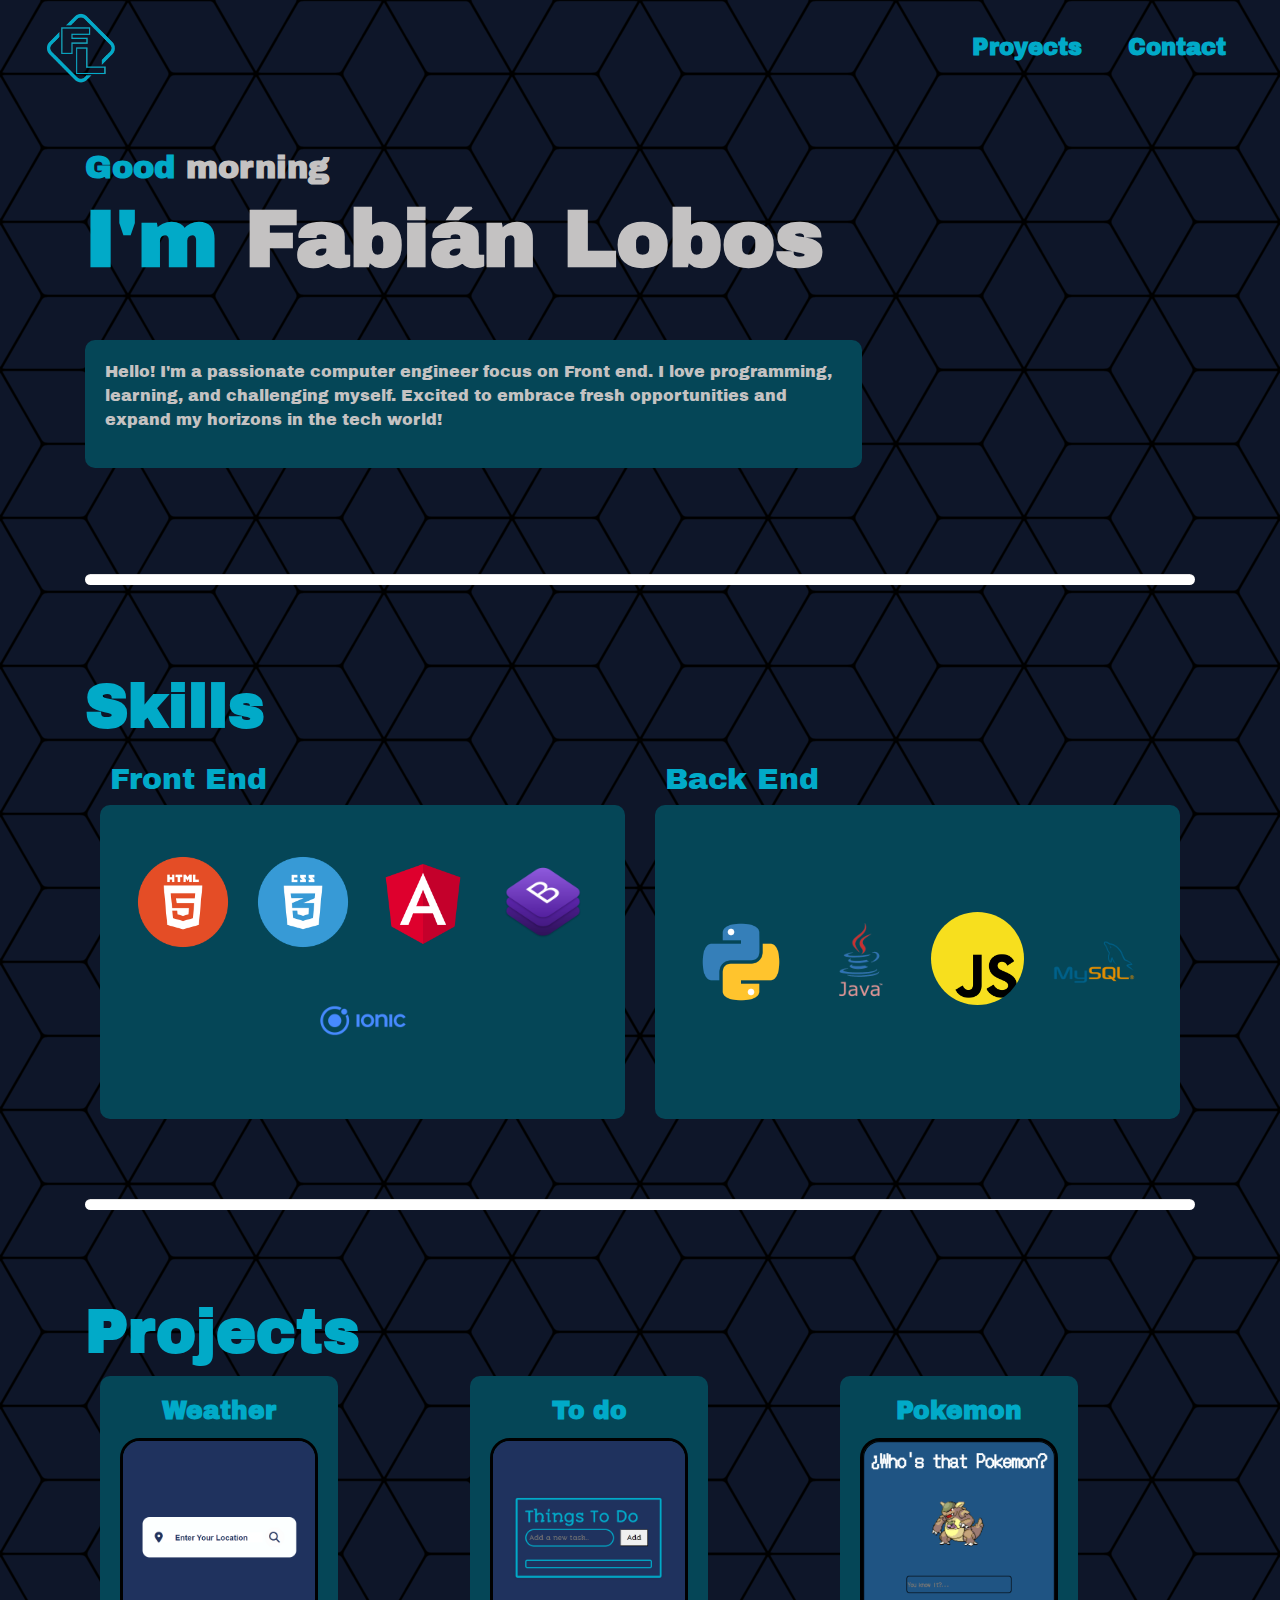
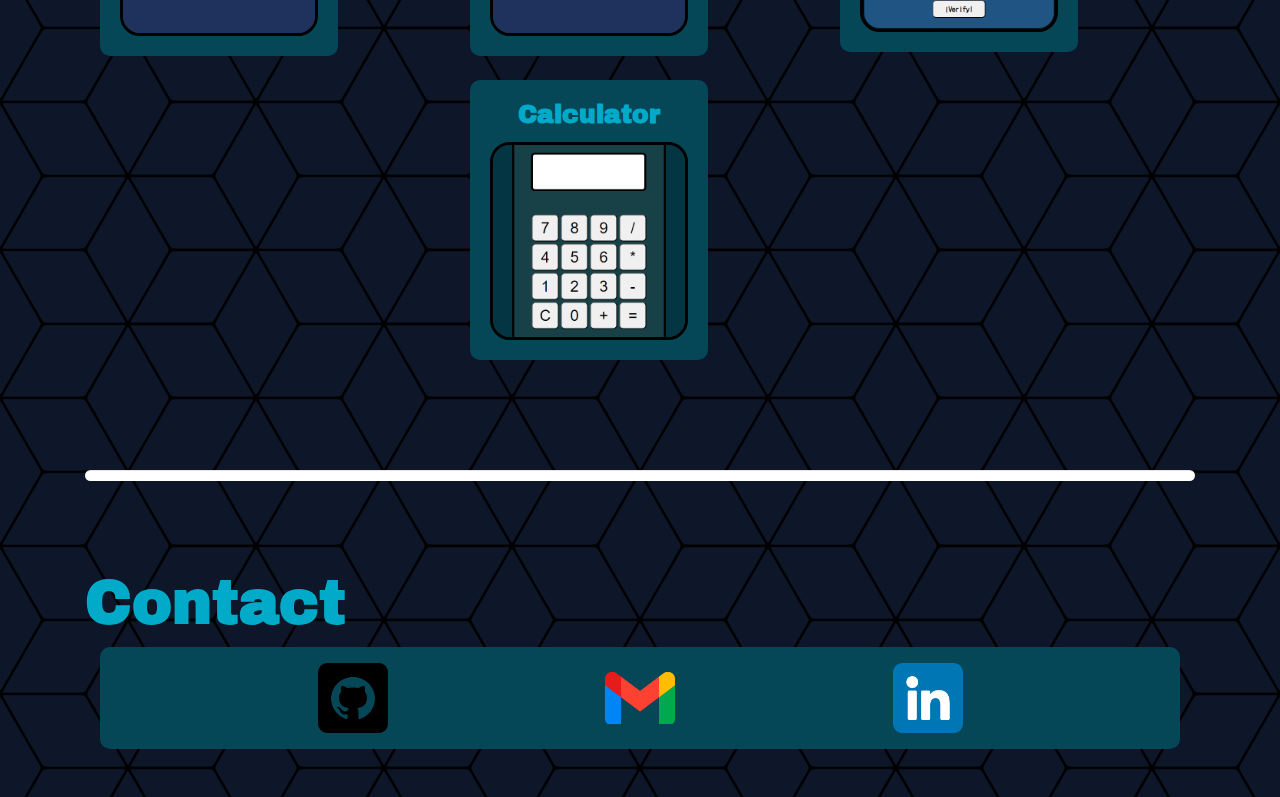
==== commit ec02e9b5: "Fix error" ====
--- a/index.html
+++ b/index.html
@@ -144,9 +144,9 @@
             <hr class="new">
         </div>
 
-
+        <h2 class="style-texth2" id="linkcontact">Contact</h2>
         <div class="container">
-            <h2 class="style-texth2" id="linkcontact">Contact</h2>
+            
             <div class="box-style-contact">
                 <ul class="contact-list nav">
                     <li class="mb-3 mt-3"><a href="https://github.com/FaisanL" target="_blank"><img src="/img/github.png" alt=""></a></li>
--- a/css/style.css
+++ b/css/style.css
@@ -37,7 +37,7 @@
     font-weight: bold;
 }
 .style-texth2{
-    font-size: 80px;
+    font-size: 60px;
     font-weight: bold;
     color: #01AAC8;
 }
